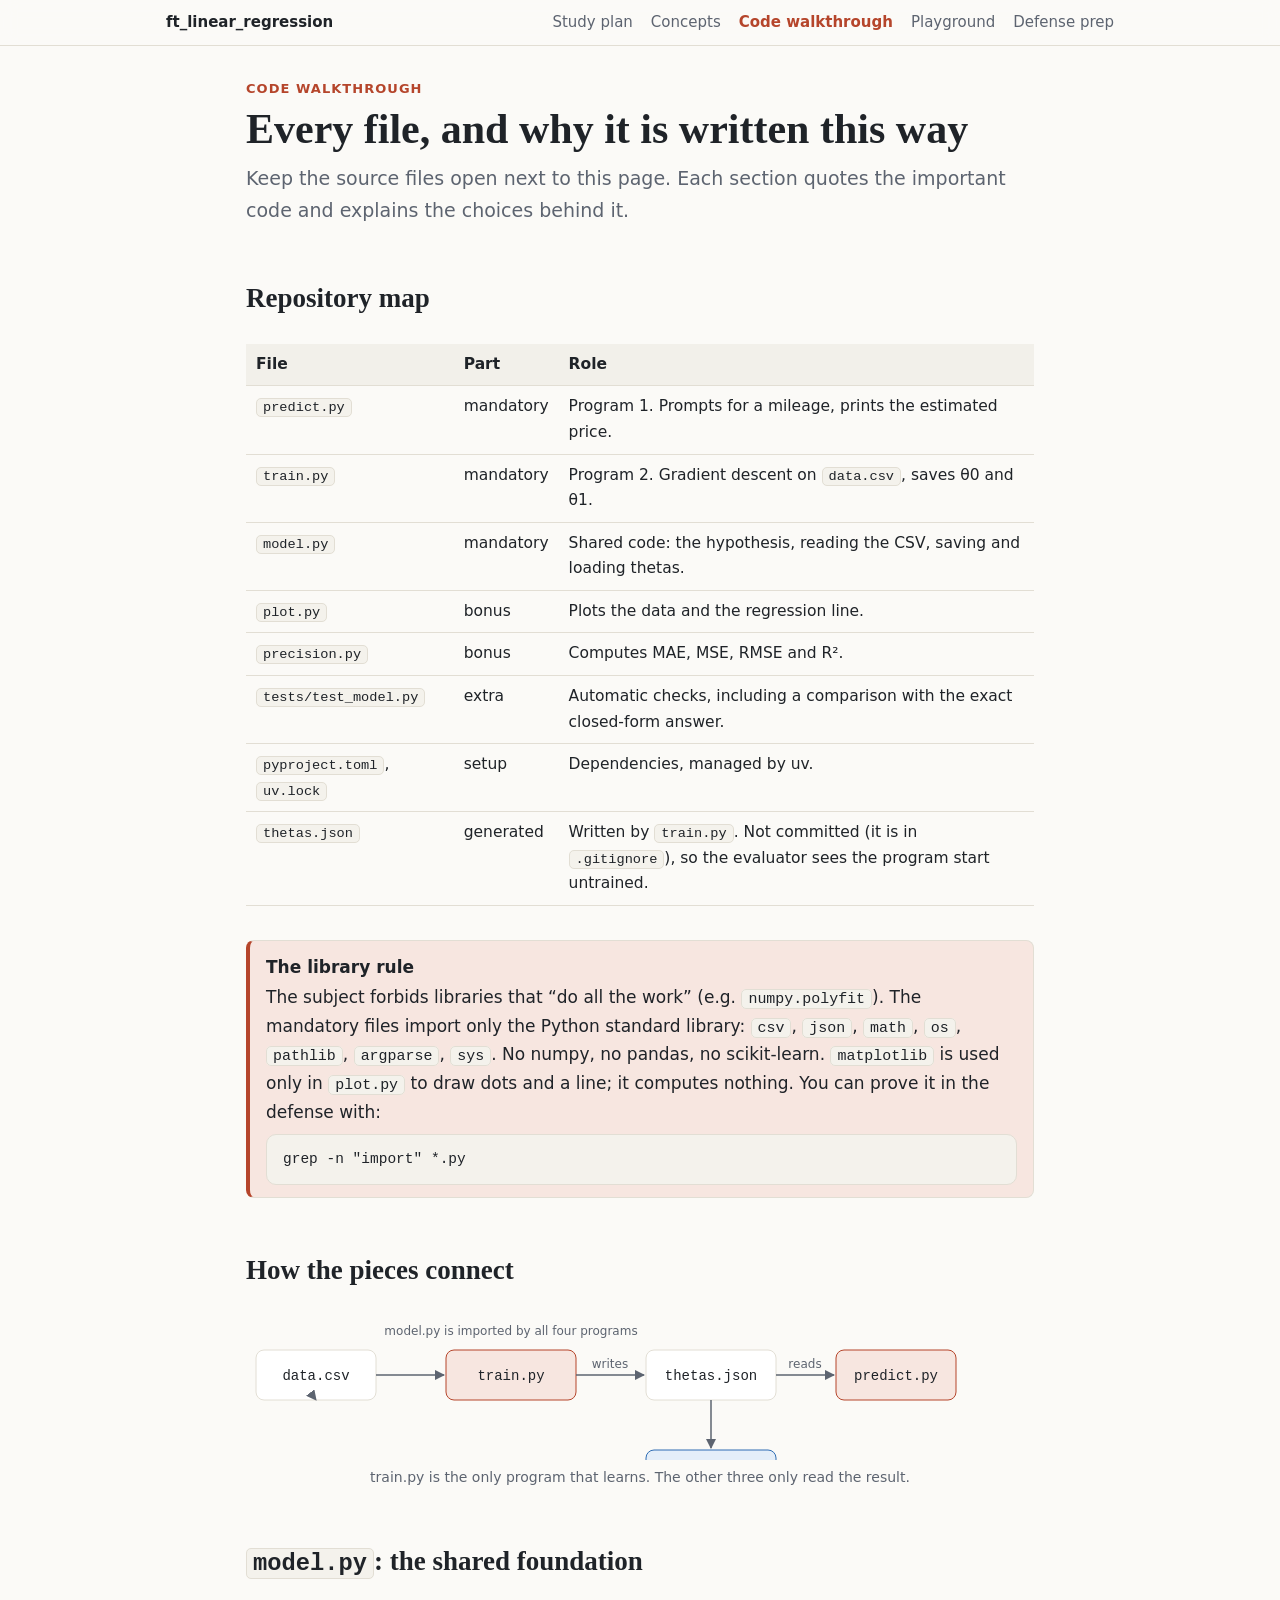
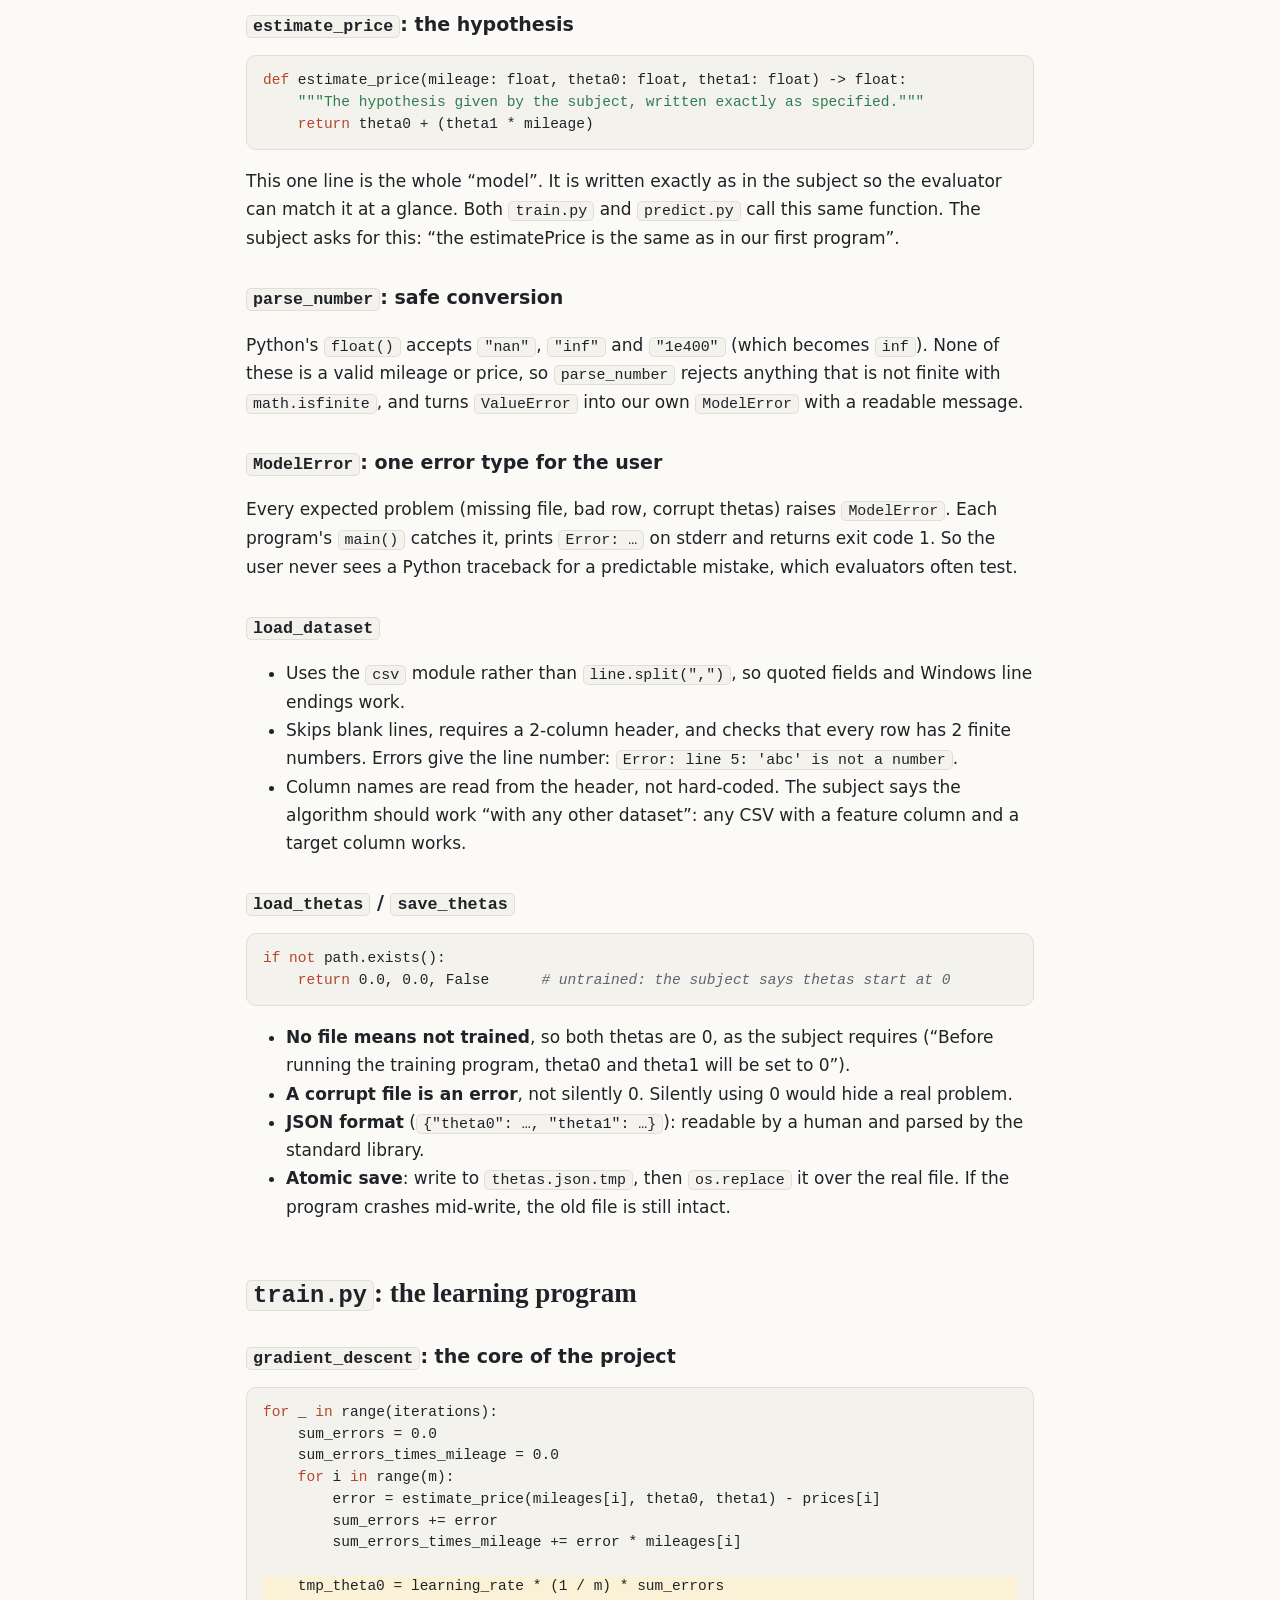
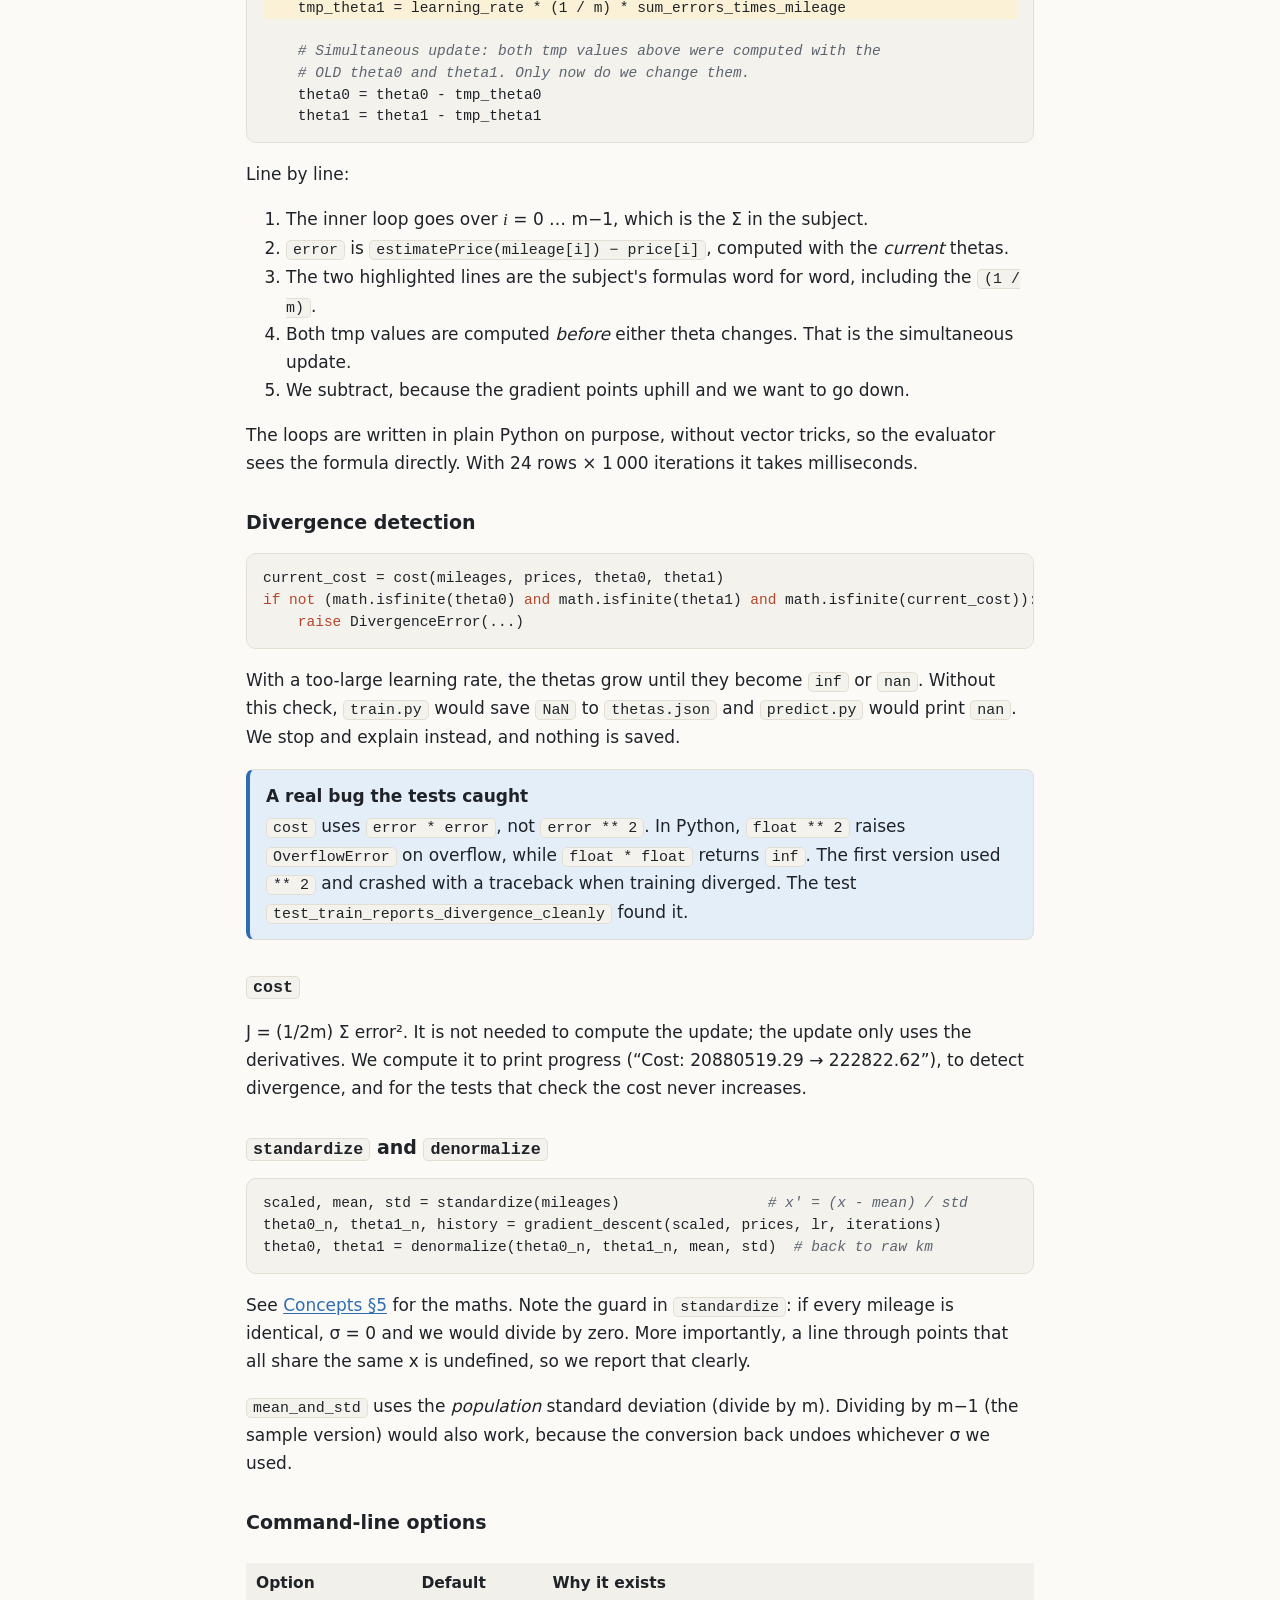
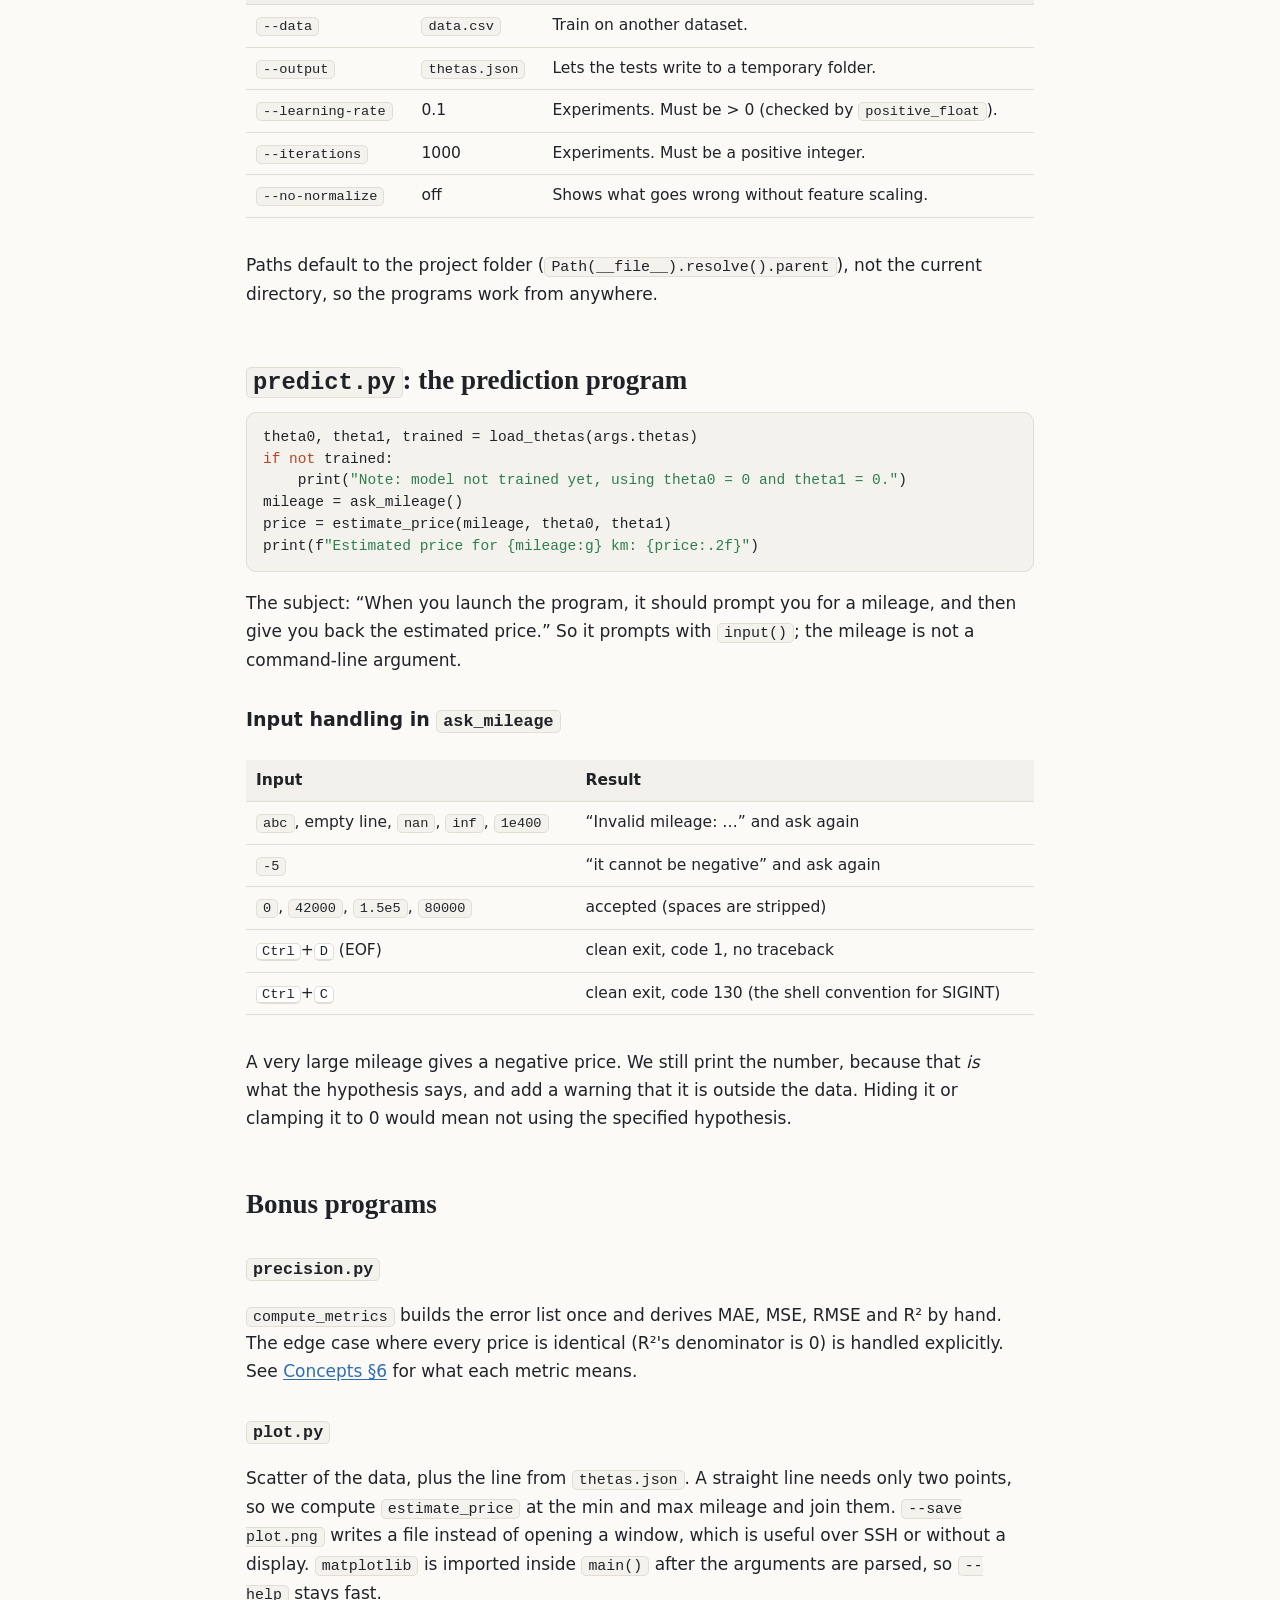
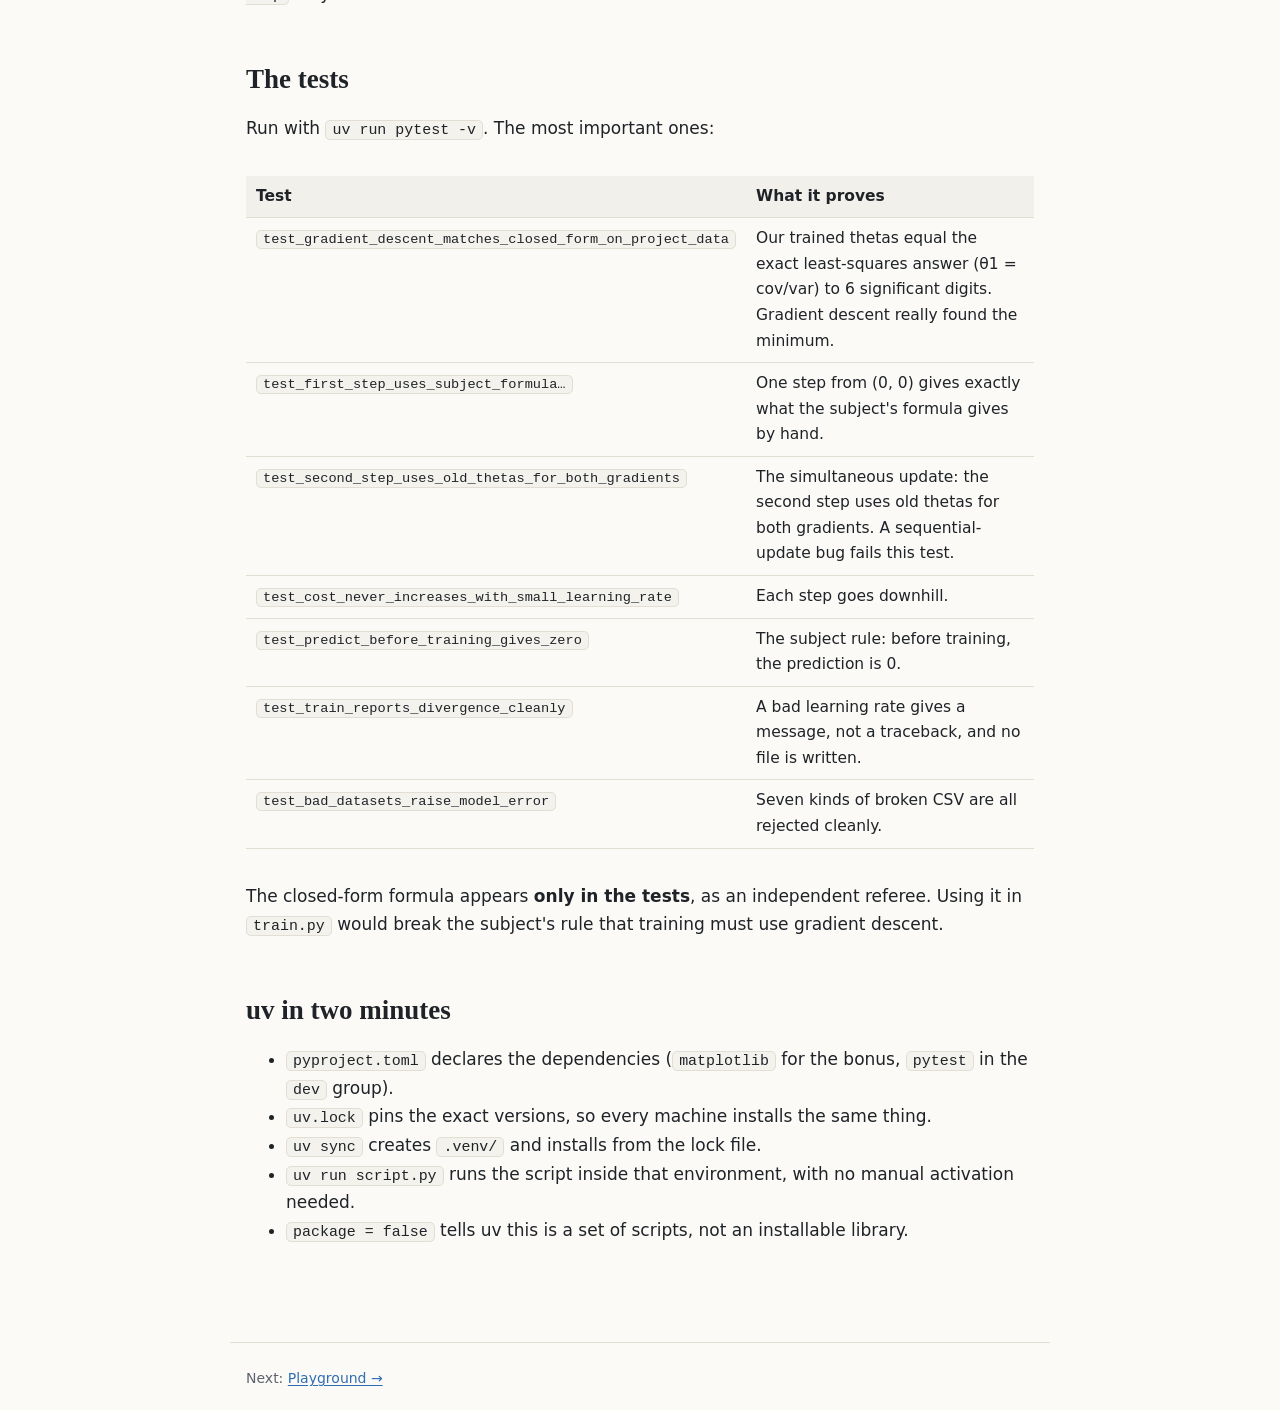
==== docs/code.html @ 7e69de85 "Add README and HTML study guide - docs/index.html: 7-session study plan with progress tracking - doc" ====
<!doctype html>
<html lang="en">
<head>
<meta charset="utf-8">
<meta name="viewport" content="width=device-width, initial-scale=1">
<title>Code Walkthrough</title>
<link rel="stylesheet" href="style.css">
</head>
<body>
<nav class="topnav"><div class="inner">
  <a class="brand" href="index.html">ft_linear_regression</a>
  <a href="index.html">Study plan</a>
  <a href="concepts.html">Concepts</a>
  <a href="code.html" aria-current="page">Code walkthrough</a>
  <a href="playground.html">Playground</a>
  <a href="defense.html">Defense prep</a>
</div></nav>

<main>
<header class="page">
  <div class="eyebrow">Code walkthrough</div>
  <h1>Every file, and why it is written this way</h1>
  <p class="lead">Keep the source files open next to this page. Each section quotes the important code and explains the choices behind it.</p>
</header>

<h2 id="map">Repository map</h2>
<div class="table-wrap"><table>
  <tr><th>File</th><th>Part</th><th>Role</th></tr>
  <tr><td><code>predict.py</code></td><td>mandatory</td><td>Program 1. Prompts for a mileage, prints the estimated price.</td></tr>
  <tr><td><code>train.py</code></td><td>mandatory</td><td>Program 2. Gradient descent on <code>data.csv</code>, saves θ0 and θ1.</td></tr>
  <tr><td><code>model.py</code></td><td>mandatory</td><td>Shared code: the hypothesis, reading the CSV, saving and loading thetas.</td></tr>
  <tr><td><code>plot.py</code></td><td>bonus</td><td>Plots the data and the regression line.</td></tr>
  <tr><td><code>precision.py</code></td><td>bonus</td><td>Computes MAE, MSE, RMSE and R².</td></tr>
  <tr><td><code>tests/test_model.py</code></td><td>extra</td><td>Automatic checks, including a comparison with the exact closed-form answer.</td></tr>
  <tr><td><code>pyproject.toml</code>, <code>uv.lock</code></td><td>setup</td><td>Dependencies, managed by uv.</td></tr>
  <tr><td><code>thetas.json</code></td><td>generated</td><td>Written by <code>train.py</code>. Not committed (it is in <code>.gitignore</code>), so the evaluator sees the program start untrained.</td></tr>
</table></div>

<div class="callout key"><strong>The library rule</strong>
The subject forbids libraries that “do all the work” (e.g. <code>numpy.polyfit</code>). The mandatory files import only the Python standard library:
<code>csv</code>, <code>json</code>, <code>math</code>, <code>os</code>, <code>pathlib</code>, <code>argparse</code>, <code>sys</code>. No numpy, no pandas, no scikit-learn.
<code>matplotlib</code> is used only in <code>plot.py</code> to draw dots and a line; it computes nothing. You can prove it in the defense with:
<pre style="margin:8px 0 0">grep -n "import" *.py</pre></div>

<h2 id="data-flow">How the pieces connect</h2>
<figure>
<svg viewBox="0 0&#8239;720&#8239;210" role="img" aria-label="Data flow: data.csv to train.py to thetas.json to predict.py">
  <defs><marker id="arr" viewBox="0 0 10 10" refX="9" refY="5" markerWidth="7" markerHeight="7" orient="auto-start-reverse"><path d="M0,0 L10,5 L0,10 z" fill="var(--muted)"/></marker></defs>
  <g font-family="ui-monospace, monospace" font-size="14" text-anchor="middle">
    <rect x="10" y="40" width="120" height="50" rx="8" fill="var(--surface)" stroke="var(--border)"/>
    <text x="70" y="70" fill="var(--text)">data.csv</text>
    <rect x="200" y="40" width="130" height="50" rx="8" fill="var(--accent-soft)" stroke="var(--accent)"/>
    <text x="265" y="70" fill="var(--text)">train.py</text>
    <rect x="400" y="40" width="130" height="50" rx="8" fill="var(--surface)" stroke="var(--border)"/>
    <text x="465" y="70" fill="var(--text)">thetas.json</text>
    <rect x="590" y="40" width="120" height="50" rx="8" fill="var(--accent-soft)" stroke="var(--accent)"/>
    <text x="650" y="70" fill="var(--text)">predict.py</text>
    <rect x="400" y="140" width="130" height="50" rx="8" fill="var(--blue-soft)" stroke="var(--blue)"/>
    <text x="465" y="162" fill="var(--text)">plot.py</text>
    <text x="465" y="180" fill="var(--text)">precision.py</text>
  </g>
  <g stroke="var(--muted)" stroke-width="1.5" fill="none" marker-end="url(#arr)">
    <line x1="130" y1="65" x2="198" y2="65"/>
    <line x1="330" y1="65" x2="398" y2="65"/>
    <line x1="530" y1="65" x2="588" y2="65"/>
    <line x1="465" y1="90" x2="465" y2="138"/>
    <path d="M70,90 C70,165&#8239;300,165&#8239;398,165"/>
  </g>
  <g font-family="system-ui, sans-serif" font-size="12" fill="var(--muted)" text-anchor="middle">
    <text x="364" y="58">writes</text><text x="559" y="58">reads</text>
    <text x="265" y="25">model.py is imported by all four programs</text>
  </g>
</svg>
<figcaption>train.py is the only program that learns. The other three only read the result.</figcaption>
</figure>

<!-- ================================================================ -->
<h2 id="model"><code>model.py</code>: the shared foundation</h2>

<h3><code>estimate_price</code>: the hypothesis</h3>
<pre><span class="k">def</span> estimate_price(mileage: float, theta0: float, theta1: float) -&gt; float:
    <span class="s">"""The hypothesis given by the subject, written exactly as specified."""</span>
    <span class="k">return</span> theta0 + (theta1 * mileage)</pre>
<p>This one line is the whole “model”. It is written exactly as in the subject so the evaluator can match it at a glance.
Both <code>train.py</code> and <code>predict.py</code> call this same function. The subject asks for this: “the estimatePrice is the same as in our first program”.</p>

<h3><code>parse_number</code>: safe conversion</h3>
<p>Python's <code>float()</code> accepts <code>"nan"</code>, <code>"inf"</code> and <code>"1e400"</code> (which becomes <code>inf</code>). None of these is a valid mileage or price, so
<code>parse_number</code> rejects anything that is not finite with <code>math.isfinite</code>, and turns <code>ValueError</code> into our own <code>ModelError</code> with a readable message.</p>

<h3><code>ModelError</code>: one error type for the user</h3>
<p>Every expected problem (missing file, bad row, corrupt thetas) raises <code>ModelError</code>. Each program's <code>main()</code> catches it, prints <code>Error: …</code> on stderr and returns exit code 1.
So the user never sees a Python traceback for a predictable mistake, which evaluators often test.</p>

<h3><code>load_dataset</code></h3>
<ul>
  <li>Uses the <code>csv</code> module rather than <code>line.split(",")</code>, so quoted fields and Windows line endings work.</li>
  <li>Skips blank lines, requires a 2-column header, and checks that every row has 2 finite numbers. Errors give the line number: <code>Error: line 5: 'abc' is not a number</code>.</li>
  <li>Column names are read from the header, not hard-coded. The subject says the algorithm should work “with any other dataset”: any CSV with a feature column and a target column works.</li>
</ul>

<h3><code>load_thetas</code> / <code>save_thetas</code></h3>
<pre><span class="k">if not</span> path.exists():
    <span class="k">return</span> 0.0, 0.0, False      <span class="c"># untrained: the subject says thetas start at 0</span></pre>
<ul>
  <li><strong>No file means not trained</strong>, so both thetas are 0, as the subject requires (“Before running the training program, theta0 and theta1 will be set to 0”).</li>
  <li><strong>A corrupt file is an error</strong>, not silently 0. Silently using 0 would hide a real problem.</li>
  <li><strong>JSON format</strong> (<code>{"theta0": …, "theta1": …}</code>): readable by a human and parsed by the standard library.</li>
  <li><strong>Atomic save</strong>: write to <code>thetas.json.tmp</code>, then <code>os.replace</code> it over the real file. If the program crashes mid-write, the old file is still intact.</li>
</ul>

<!-- ================================================================ -->
<h2 id="train"><code>train.py</code>: the learning program</h2>

<h3><code>gradient_descent</code>: the core of the project</h3>
<pre><span class="k">for</span> _ <span class="k">in</span> range(iterations):
    sum_errors = 0.0
    sum_errors_times_mileage = 0.0
    <span class="k">for</span> i <span class="k">in</span> range(m):
        error = estimate_price(mileages[i], theta0, theta1) - prices[i]
        sum_errors += error
        sum_errors_times_mileage += error * mileages[i]

<span class="hl">    tmp_theta0 = learning_rate * (1 / m) * sum_errors</span>
<span class="hl">    tmp_theta1 = learning_rate * (1 / m) * sum_errors_times_mileage</span>

    <span class="c"># Simultaneous update: both tmp values above were computed with the</span>
    <span class="c"># OLD theta0 and theta1. Only now do we change them.</span>
    theta0 = theta0 - tmp_theta0
    theta1 = theta1 - tmp_theta1</pre>
<p>Line by line:</p>
<ol>
  <li>The inner loop goes over <var>i</var> = 0 … m−1, which is the Σ in the subject.</li>
  <li><code>error</code> is <code>estimatePrice(mileage[i]) − price[i]</code>, computed with the <em>current</em> thetas.</li>
  <li>The two highlighted lines are the subject's formulas word for word, including the <code>(1 / m)</code>.</li>
  <li>Both tmp values are computed <em>before</em> either theta changes. That is the simultaneous update.</li>
  <li>We subtract, because the gradient points uphill and we want to go down.</li>
</ol>
<p>The loops are written in plain Python on purpose, without vector tricks, so the evaluator sees the formula directly. With 24 rows × 1&#8239;000 iterations it takes milliseconds.</p>

<h3>Divergence detection</h3>
<pre>current_cost = cost(mileages, prices, theta0, theta1)
<span class="k">if not</span> (math.isfinite(theta0) <span class="k">and</span> math.isfinite(theta1) <span class="k">and</span> math.isfinite(current_cost)):
    <span class="k">raise</span> DivergenceError(...)</pre>
<p>With a too-large learning rate, the thetas grow until they become <code>inf</code> or <code>nan</code>. Without this check, <code>train.py</code> would save <code>NaN</code>
to <code>thetas.json</code> and <code>predict.py</code> would print <code>nan</code>. We stop and explain instead, and nothing is saved.</p>
<div class="callout"><strong>A real bug the tests caught</strong>
<code>cost</code> uses <code>error * error</code>, not <code>error ** 2</code>. In Python, <code>float ** 2</code> raises <code>OverflowError</code> on overflow,
while <code>float * float</code> returns <code>inf</code>. The first version used <code>** 2</code> and crashed with a traceback when training diverged. The test
<code>test_train_reports_divergence_cleanly</code> found it.</div>

<h3><code>cost</code></h3>
<p>J = (1/2m) Σ error². It is not needed to compute the update; the update only uses the derivatives. We compute it to print progress
(“Cost: 20880519.29 → 222822.62”), to detect divergence, and for the tests that check the cost never increases.</p>

<h3><code>standardize</code> and <code>denormalize</code></h3>
<pre>scaled, mean, std = standardize(mileages)                 <span class="c"># x' = (x - mean) / std</span>
theta0_n, theta1_n, history = gradient_descent(scaled, prices, lr, iterations)
theta0, theta1 = denormalize(theta0_n, theta1_n, mean, std)  <span class="c"># back to raw km</span></pre>
<p>See <a href="concepts.html#scaling">Concepts §5</a> for the maths. Note the guard in <code>standardize</code>: if every mileage is identical, σ = 0 and we would divide by zero.
More importantly, a line through points that all share the same x is undefined, so we report that clearly.</p>
<p><code>mean_and_std</code> uses the <em>population</em> standard deviation (divide by m). Dividing by m−1 (the sample version) would also work, because the conversion back undoes whichever σ we used.</p>

<h3>Command-line options</h3>
<div class="table-wrap"><table>
  <tr><th>Option</th><th>Default</th><th>Why it exists</th></tr>
  <tr><td><code>--data</code></td><td><code>data.csv</code></td><td>Train on another dataset.</td></tr>
  <tr><td><code>--output</code></td><td><code>thetas.json</code></td><td>Lets the tests write to a temporary folder.</td></tr>
  <tr><td><code>--learning-rate</code></td><td>0.1</td><td>Experiments. Must be &gt; 0 (checked by <code>positive_float</code>).</td></tr>
  <tr><td><code>--iterations</code></td><td>1000</td><td>Experiments. Must be a positive integer.</td></tr>
  <tr><td><code>--no-normalize</code></td><td>off</td><td>Shows what goes wrong without feature scaling.</td></tr>
</table></div>
<p>Paths default to the project folder (<code>Path(__file__).resolve().parent</code>), not the current directory, so the programs work from anywhere.</p>

<!-- ================================================================ -->
<h2 id="predict"><code>predict.py</code>: the prediction program</h2>
<pre>theta0, theta1, trained = load_thetas(args.thetas)
<span class="k">if not</span> trained:
    print(<span class="s">"Note: model not trained yet, using theta0 = 0 and theta1 = 0."</span>)
mileage = ask_mileage()
price = estimate_price(mileage, theta0, theta1)
print(f<span class="s">"Estimated price for {mileage:g} km: {price:.2f}"</span>)</pre>
<p>The subject: “When you launch the program, it should prompt you for a mileage, and then give you back the estimated price.” So it prompts with <code>input()</code>; the mileage is not a command-line argument.</p>
<h3>Input handling in <code>ask_mileage</code></h3>
<div class="table-wrap"><table>
  <tr><th>Input</th><th>Result</th></tr>
  <tr><td><code>abc</code>, empty line, <code>nan</code>, <code>inf</code>, <code>1e400</code></td><td>“Invalid mileage: …” and ask again</td></tr>
  <tr><td><code>-5</code></td><td>“it cannot be negative” and ask again</td></tr>
  <tr><td><code>0</code>, <code>42000</code>, <code>1.5e5</code>, <code>  80000  </code></td><td>accepted (spaces are stripped)</td></tr>
  <tr><td><kbd>Ctrl</kbd>+<kbd>D</kbd> (EOF)</td><td>clean exit, code 1, no traceback</td></tr>
  <tr><td><kbd>Ctrl</kbd>+<kbd>C</kbd></td><td>clean exit, code 130 (the shell convention for SIGINT)</td></tr>
</table></div>
<p>A very large mileage gives a negative price. We still print the number, because that <em>is</em> what the hypothesis says, and add a warning that it is outside the data. Hiding it or clamping it to 0 would mean not using the specified hypothesis.</p>

<!-- ================================================================ -->
<h2 id="bonus">Bonus programs</h2>
<h3><code>precision.py</code></h3>
<p><code>compute_metrics</code> builds the error list once and derives MAE, MSE, RMSE and R² by hand. The edge case where every price is identical (R²'s denominator is 0) is handled explicitly.
See <a href="concepts.html#metrics">Concepts §6</a> for what each metric means.</p>
<h3><code>plot.py</code></h3>
<p>Scatter of the data, plus the line from <code>thetas.json</code>. A straight line needs only two points, so we compute <code>estimate_price</code> at the min and max mileage and join them.
<code>--save plot.png</code> writes a file instead of opening a window, which is useful over SSH or without a display. <code>matplotlib</code> is imported inside <code>main()</code> after the arguments are parsed, so <code>--help</code> stays fast.</p>

<!-- ================================================================ -->
<h2 id="tests">The tests</h2>
<p>Run with <code>uv run pytest -v</code>. The most important ones:</p>
<div class="table-wrap"><table>
  <tr><th>Test</th><th>What it proves</th></tr>
  <tr><td><code>test_gradient_descent_matches_closed_form_on_project_data</code></td><td>Our trained thetas equal the exact least-squares answer (θ1 = cov/var) to 6 significant digits. Gradient descent really found the minimum.</td></tr>
  <tr><td><code>test_first_step_uses_subject_formula…</code></td><td>One step from (0, 0) gives exactly what the subject's formula gives by hand.</td></tr>
  <tr><td><code>test_second_step_uses_old_thetas_for_both_gradients</code></td><td>The simultaneous update: the second step uses old thetas for both gradients. A sequential-update bug fails this test.</td></tr>
  <tr><td><code>test_cost_never_increases_with_small_learning_rate</code></td><td>Each step goes downhill.</td></tr>
  <tr><td><code>test_predict_before_training_gives_zero</code></td><td>The subject rule: before training, the prediction is 0.</td></tr>
  <tr><td><code>test_train_reports_divergence_cleanly</code></td><td>A bad learning rate gives a message, not a traceback, and no file is written.</td></tr>
  <tr><td><code>test_bad_datasets_raise_model_error</code></td><td>Seven kinds of broken CSV are all rejected cleanly.</td></tr>
</table></div>
<p>The closed-form formula appears <strong>only in the tests</strong>, as an independent referee. Using it in <code>train.py</code> would break the subject's rule that training must use gradient descent.</p>

<!-- ================================================================ -->
<h2 id="uv">uv in two minutes</h2>
<ul>
  <li><code>pyproject.toml</code> declares the dependencies (<code>matplotlib</code> for the bonus, <code>pytest</code> in the <code>dev</code> group).</li>
  <li><code>uv.lock</code> pins the exact versions, so every machine installs the same thing.</li>
  <li><code>uv sync</code> creates <code>.venv/</code> and installs from the lock file.</li>
  <li><code>uv run script.py</code> runs the script inside that environment, with no manual activation needed.</li>
  <li><code>package = false</code> tells uv this is a set of scripts, not an installable library.</li>
</ul>
</main>

<footer>Next: <a href="playground.html">Playground →</a></footer>
</body>
</html>
---- docs/style.css ----
/* Shared stylesheet for the ft_linear_regression study docs. Works offline. */
:root {
  --bg: #fbfaf7;
  --surface: #ffffff;
  --surface-2: #f2f0ea;
  --text: #1f2328;
  --muted: #5d6470;
  --border: #e2ded4;
  --accent: #b5452b;
  --accent-soft: #f7e6e0;
  --blue: #2f6db3;
  --blue-soft: #e4eef9;
  --green: #2e7d4f;
  --green-soft: #e3f3e9;
  --amber: #9a6a00;
  --amber-soft: #fbf1d6;
  --code-bg: #f4f2ec;
  --mono: ui-monospace, "SFMono-Regular", "JetBrains Mono", Menlo, Consolas, monospace;
  --sans: system-ui, -apple-system, "Segoe UI", Roboto, "Helvetica Neue", Arial, sans-serif;
  --serif: "Iowan Old Style", "Palatino Linotype", Palatino, Georgia, serif;
}
@media (prefers-color-scheme: dark) {
  :root {
    --bg: #15171a;
    --surface: #1c1f23;
    --surface-2: #23272c;
    --text: #e6e3dc;
    --muted: #a0a6ae;
    --border: #33383f;
    --accent: #ec8a6f;
    --accent-soft: #3a2520;
    --blue: #7fb0ea;
    --blue-soft: #1d2a3a;
    --green: #7ccc9b;
    --green-soft: #1b2e23;
    --amber: #e8bf5c;
    --amber-soft: #33291a;
    --code-bg: #202429;
  }
}

* { box-sizing: border-box; }
html { -webkit-text-size-adjust: 100%; }
body {
  margin: 0;
  background: var(--bg);
  color: var(--text);
  font: 17px/1.65 var(--sans);
}
a { color: var(--blue); text-underline-offset: 2px; }
a:hover { color: var(--accent); }

/* ---------- layout ---------- */
.topnav {
  position: sticky; top: 0; z-index: 10;
  background: color-mix(in srgb, var(--bg) 88%, transparent);
  backdrop-filter: blur(8px);
  border-bottom: 1px solid var(--border);
}
.topnav .inner {
  max-width: 980px; margin: 0 auto; padding: 10px 16px;
  display: flex; gap: 6px 18px; flex-wrap: wrap; align-items: center;
  font-size: 15px;
}
.topnav .brand { font-weight: 700; color: var(--text); text-decoration: none; margin-right: auto; }
.topnav a { text-decoration: none; color: var(--muted); }
.topnav a[aria-current="page"] { color: var(--accent); font-weight: 600; }

main { max-width: 820px; margin: 0 auto; padding: 32px 16px 80px; }
main.wide { max-width: 980px; }

header.page { margin-bottom: 28px; }
header.page .eyebrow {
  font-size: 13px; letter-spacing: .08em; text-transform: uppercase;
  color: var(--accent); font-weight: 600;
}
h1 { font-family: var(--serif); font-size: clamp(30px, 5vw, 42px); line-height: 1.15; margin: 6px 0 10px; }
h2 { font-family: var(--serif); font-size: 27px; line-height: 1.25; margin: 48px 0 12px; padding-top: 8px; }
h3 { font-size: 19px; margin: 30px 0 8px; }
h2 .num { color: var(--accent); margin-right: 8px; }
.lead { font-size: 19px; color: var(--muted); margin: 0; }
p, li { max-width: 72ch; }
hr { border: 0; border-top: 1px solid var(--border); margin: 40px 0; }

/* ---------- code & math ---------- */
code, pre, kbd { font-family: var(--mono); font-size: 0.88em; }
:not(pre) > code {
  background: var(--code-bg); padding: 1px 6px; border-radius: 5px;
  border: 1px solid var(--border);
}
pre {
  background: var(--code-bg); border: 1px solid var(--border); border-radius: 10px;
  padding: 14px 16px; overflow-x: auto; line-height: 1.5; font-size: 14.5px;
}
pre .c { color: var(--muted); font-style: italic; }   /* comment */
pre .k { color: var(--accent); }                       /* keyword */
pre .s { color: var(--green); }                        /* string */
pre .hl { background: var(--amber-soft); display: inline-block; width: 100%; }
kbd {
  border: 1px solid var(--border); border-bottom-width: 2px; border-radius: 5px;
  padding: 0 5px; background: var(--surface);
}
.math {
  font-family: var(--serif); font-size: 21px; text-align: center;
  background: var(--surface); border: 1px solid var(--border); border-radius: 10px;
  padding: 16px; margin: 18px 0; overflow-x: auto; white-space: nowrap;
}
.math .note { display: block; font: 14px var(--sans); color: var(--muted); margin-top: 6px; white-space: normal; }
var, .v { font-family: var(--serif); font-style: italic; }
.frac { display: inline-flex; flex-direction: column; vertical-align: middle; text-align: center; margin: 0 3px; }
.frac > span:first-child { border-bottom: 1px solid currentColor; padding: 0 3px; }
.frac > span { line-height: 1.25; font-size: .85em; }
.big { font-size: 1.5em; vertical-align: middle; }

/* ---------- boxes ---------- */
.callout {
  border: 1px solid var(--border); border-left: 4px solid var(--blue);
  background: var(--blue-soft); border-radius: 8px; padding: 12px 16px; margin: 18px 0;
}
.callout.warn { border-left-color: var(--amber); background: var(--amber-soft); }
.callout.key { border-left-color: var(--accent); background: var(--accent-soft); }
.callout.ok { border-left-color: var(--green); background: var(--green-soft); }
.callout > :first-child { margin-top: 0; }
.callout > :last-child { margin-bottom: 0; }
.callout > strong:first-child { display: block; margin-bottom: 2px; }

.card {
  background: var(--surface); border: 1px solid var(--border); border-radius: 12px;
  padding: 18px 20px; margin: 16px 0;
}
.grid { display: grid; gap: 14px; grid-template-columns: repeat(auto-fit, minmax(230px, 1fr)); }
.grid .card { margin: 0; }
a.card { display: block; text-decoration: none; color: inherit; transition: border-color .15s, transform .15s; }
a.card:hover { border-color: var(--accent); transform: translateY(-2px); }
a.card h3 { margin: 0 0 4px; color: var(--accent); }
a.card p { margin: 0; color: var(--muted); font-size: 15px; }

table { border-collapse: collapse; width: 100%; margin: 16px 0; font-size: 15.5px; }
.table-wrap { overflow-x: auto; }
th, td { border-bottom: 1px solid var(--border); padding: 8px 10px; text-align: left; vertical-align: top; }
th { background: var(--surface-2); font-weight: 600; }
td.num, th.num { text-align: right; font-variant-numeric: tabular-nums; }

details {
  background: var(--surface); border: 1px solid var(--border); border-radius: 10px;
  padding: 10px 16px; margin: 10px 0;
}
details summary { cursor: pointer; font-weight: 600; }
details[open] summary { margin-bottom: 8px; }

figure { margin: 22px 0; }
figure svg { width: 100%; height: auto; display: block; }
figcaption { font-size: 14px; color: var(--muted); margin-top: 6px; text-align: center; }

/* ---------- study plan ---------- */
.day { background: var(--surface); border: 1px solid var(--border); border-radius: 12px; padding: 4px 20px 16px; margin: 18px 0; }
.day h3 { display: flex; gap: 10px; align-items: baseline; flex-wrap: wrap; }
.day h3 .tag { font-size: 13px; font-weight: 600; color: var(--accent); background: var(--accent-soft); border-radius: 99px; padding: 1px 10px; }
.day h3 .time { font-size: 13px; color: var(--muted); font-weight: 400; }
ul.tasks { list-style: none; padding: 0; margin: 8px 0; }
ul.tasks li { display: flex; gap: 10px; align-items: flex-start; padding: 5px 0; }
ul.tasks input { margin-top: 6px; accent-color: var(--accent); width: 17px; height: 17px; flex: none; }
ul.tasks li.done label { color: var(--muted); text-decoration: line-through; }
.progress { height: 8px; background: var(--surface-2); border-radius: 99px; overflow: hidden; margin: 8px 0 4px; }
.progress > div { height: 100%; background: var(--accent); width: 0; transition: width .3s; }

/* ---------- playground ---------- */
.controls { display: grid; gap: 12px 20px; grid-template-columns: repeat(auto-fit, minmax(220px, 1fr)); margin: 14px 0; }
.controls label { font-size: 14px; color: var(--muted); display: block; }
.controls input[type=range] { width: 100%; accent-color: var(--accent); }
.buttons { display: flex; flex-wrap: wrap; gap: 8px; margin: 12px 0; }
button {
  font: inherit; font-size: 15px; padding: 7px 14px; border-radius: 8px; cursor: pointer;
  border: 1px solid var(--border); background: var(--surface); color: var(--text);
}
button.primary { background: var(--accent); border-color: var(--accent); color: #fff; }
button:hover { border-color: var(--accent); }
.stats { display: grid; gap: 10px; grid-template-columns: repeat(auto-fit, minmax(140px, 1fr)); margin: 14px 0; }
.stat { background: var(--surface); border: 1px solid var(--border); border-radius: 10px; padding: 10px 12px; }
.stat .label { font-size: 12.5px; color: var(--muted); text-transform: uppercase; letter-spacing: .05em; }
.stat .value { font: 600 19px var(--mono); font-variant-numeric: tabular-nums; overflow-wrap: anywhere; }
.chart { background: var(--surface); border: 1px solid var(--border); border-radius: 12px; padding: 8px; }
.chart svg { width: 100%; height: auto; display: block; }
.chart .axis { stroke: var(--muted); stroke-width: 1; }
.chart .gridline { stroke: var(--border); stroke-width: 1; }
.chart text { fill: var(--muted); font: 14px var(--sans); }
.chart .point { fill: var(--blue); }
.chart .line { stroke: var(--accent); stroke-width: 2.5; }
.chart .residual { stroke: var(--amber); stroke-width: 1.2; stroke-dasharray: 3 3; }
.chart .curve { fill: none; stroke: var(--accent); stroke-width: 2; }

footer { max-width: 820px; margin: 0 auto; padding: 24px 16px 48px; color: var(--muted); font-size: 14px; border-top: 1px solid var(--border); }

@media (max-width: 560px) {
  body { font-size: 16px; }
  .math { font-size: 18px; }
  h2 { font-size: 24px; }
}
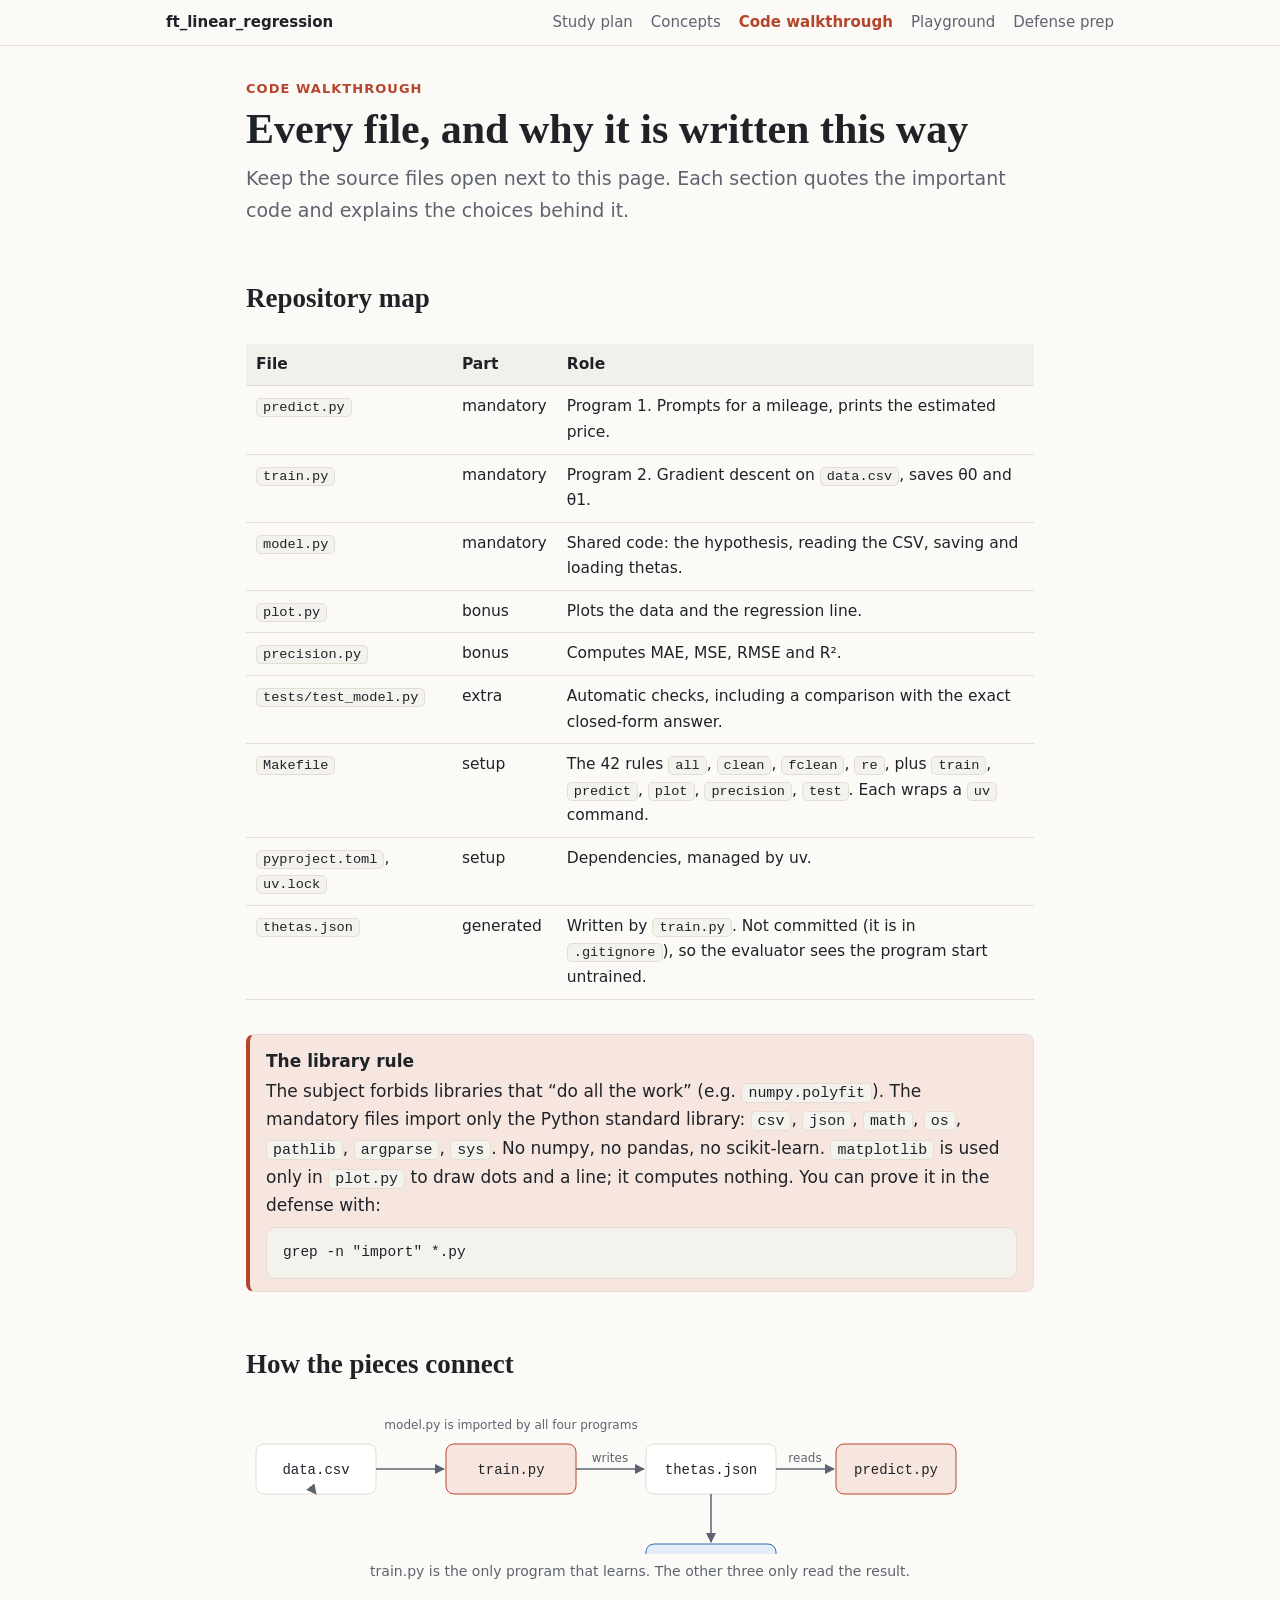
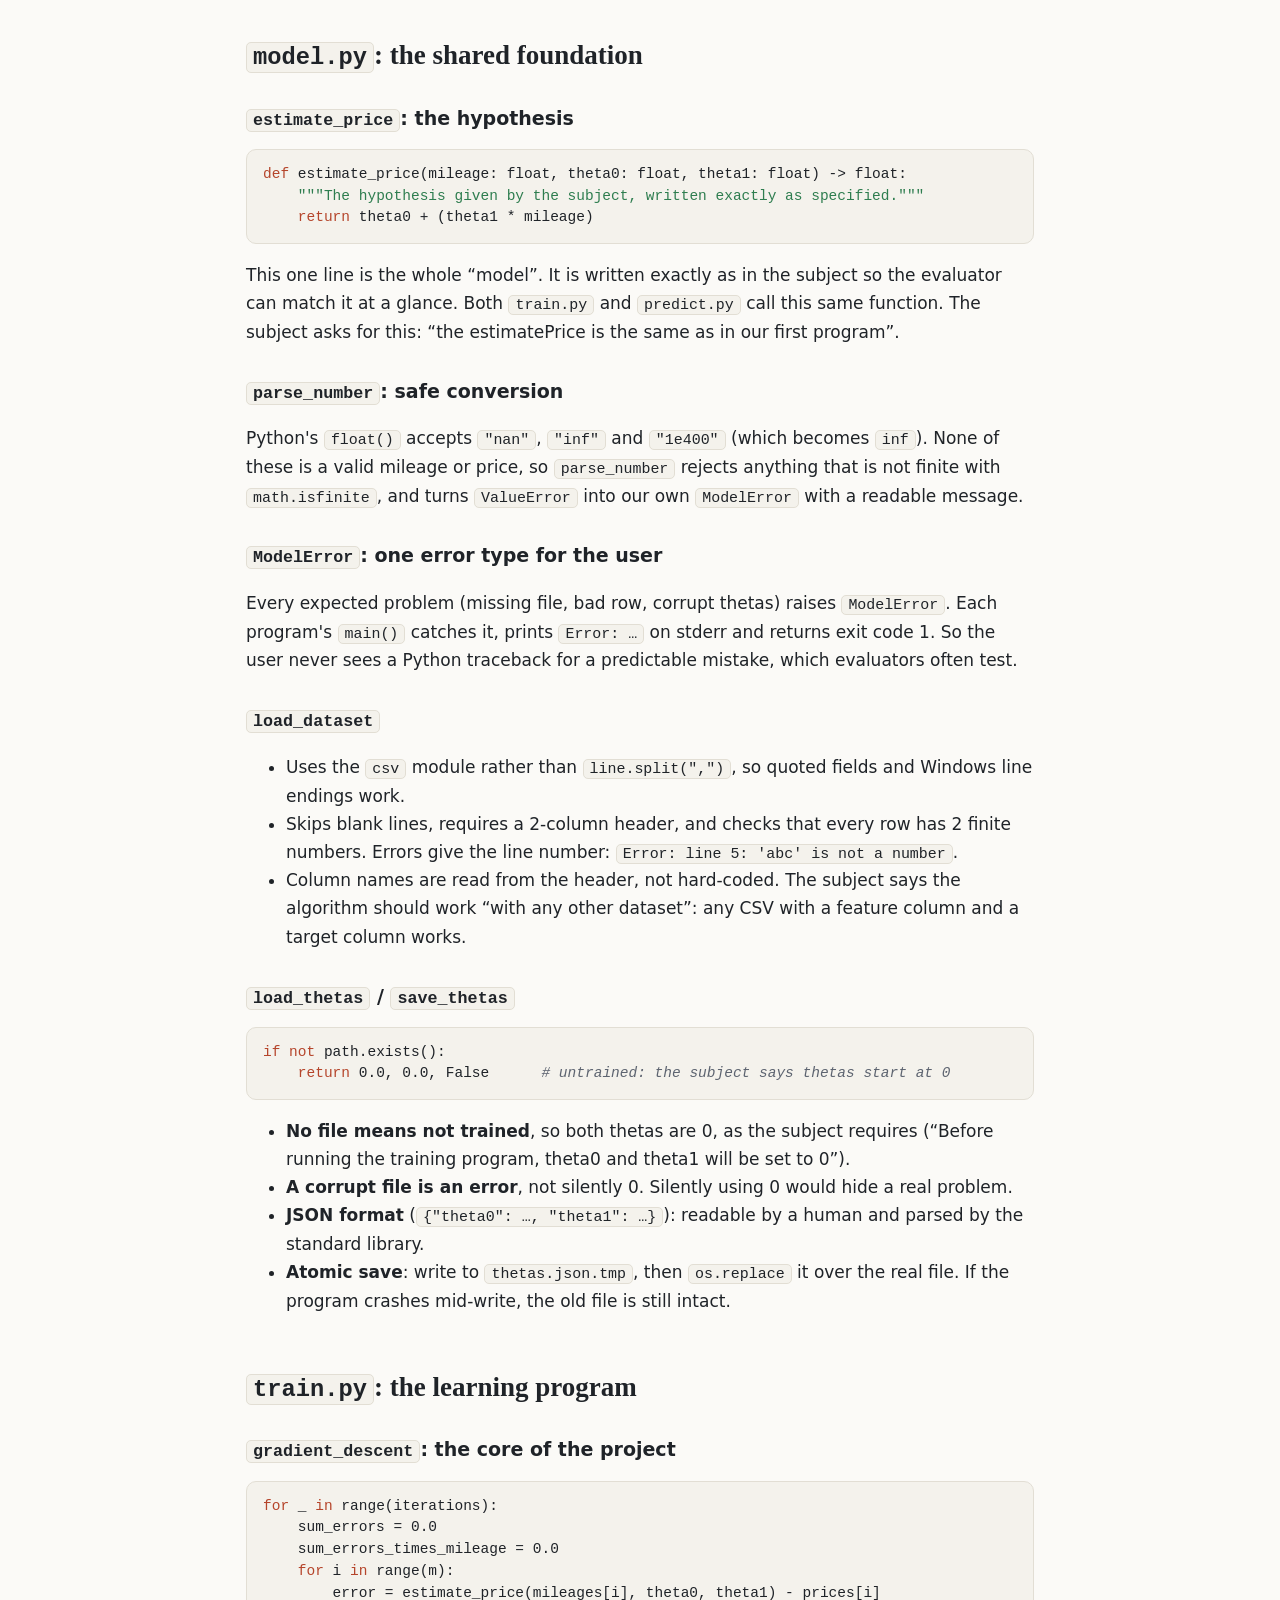
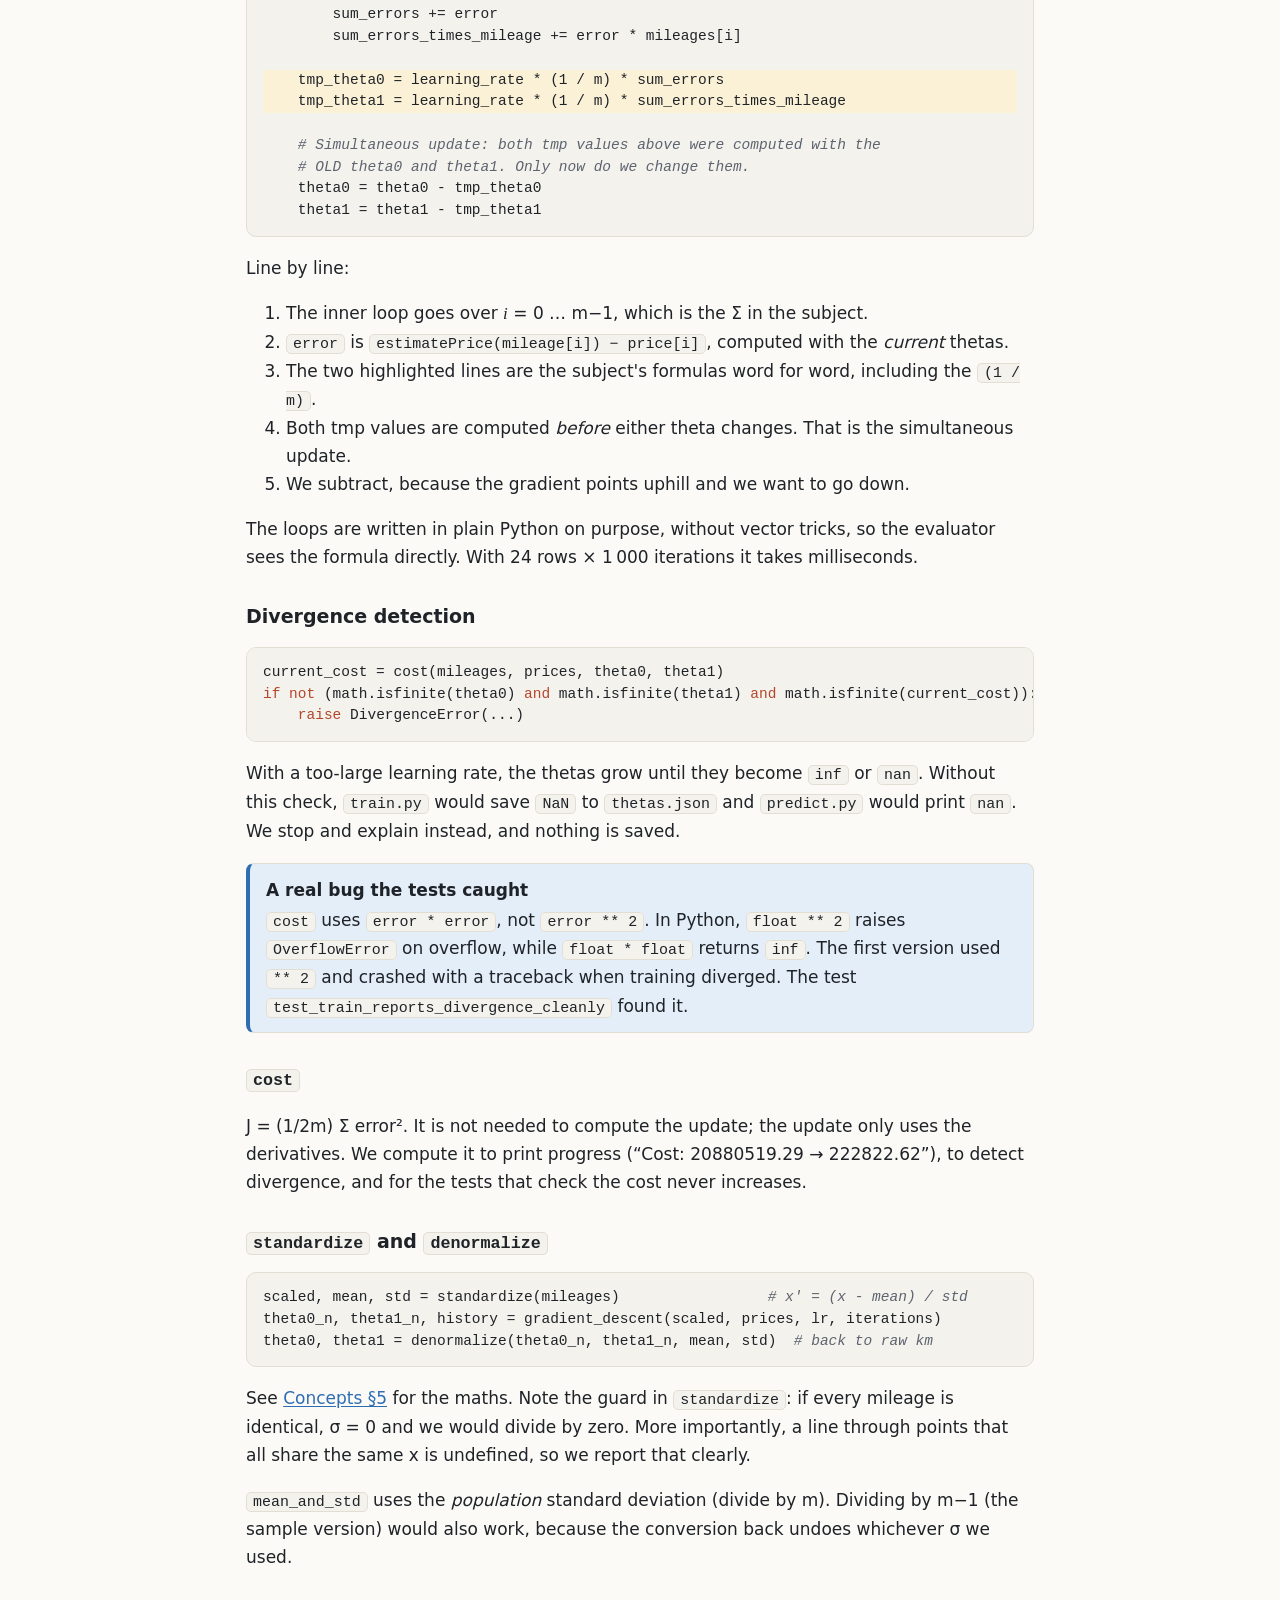
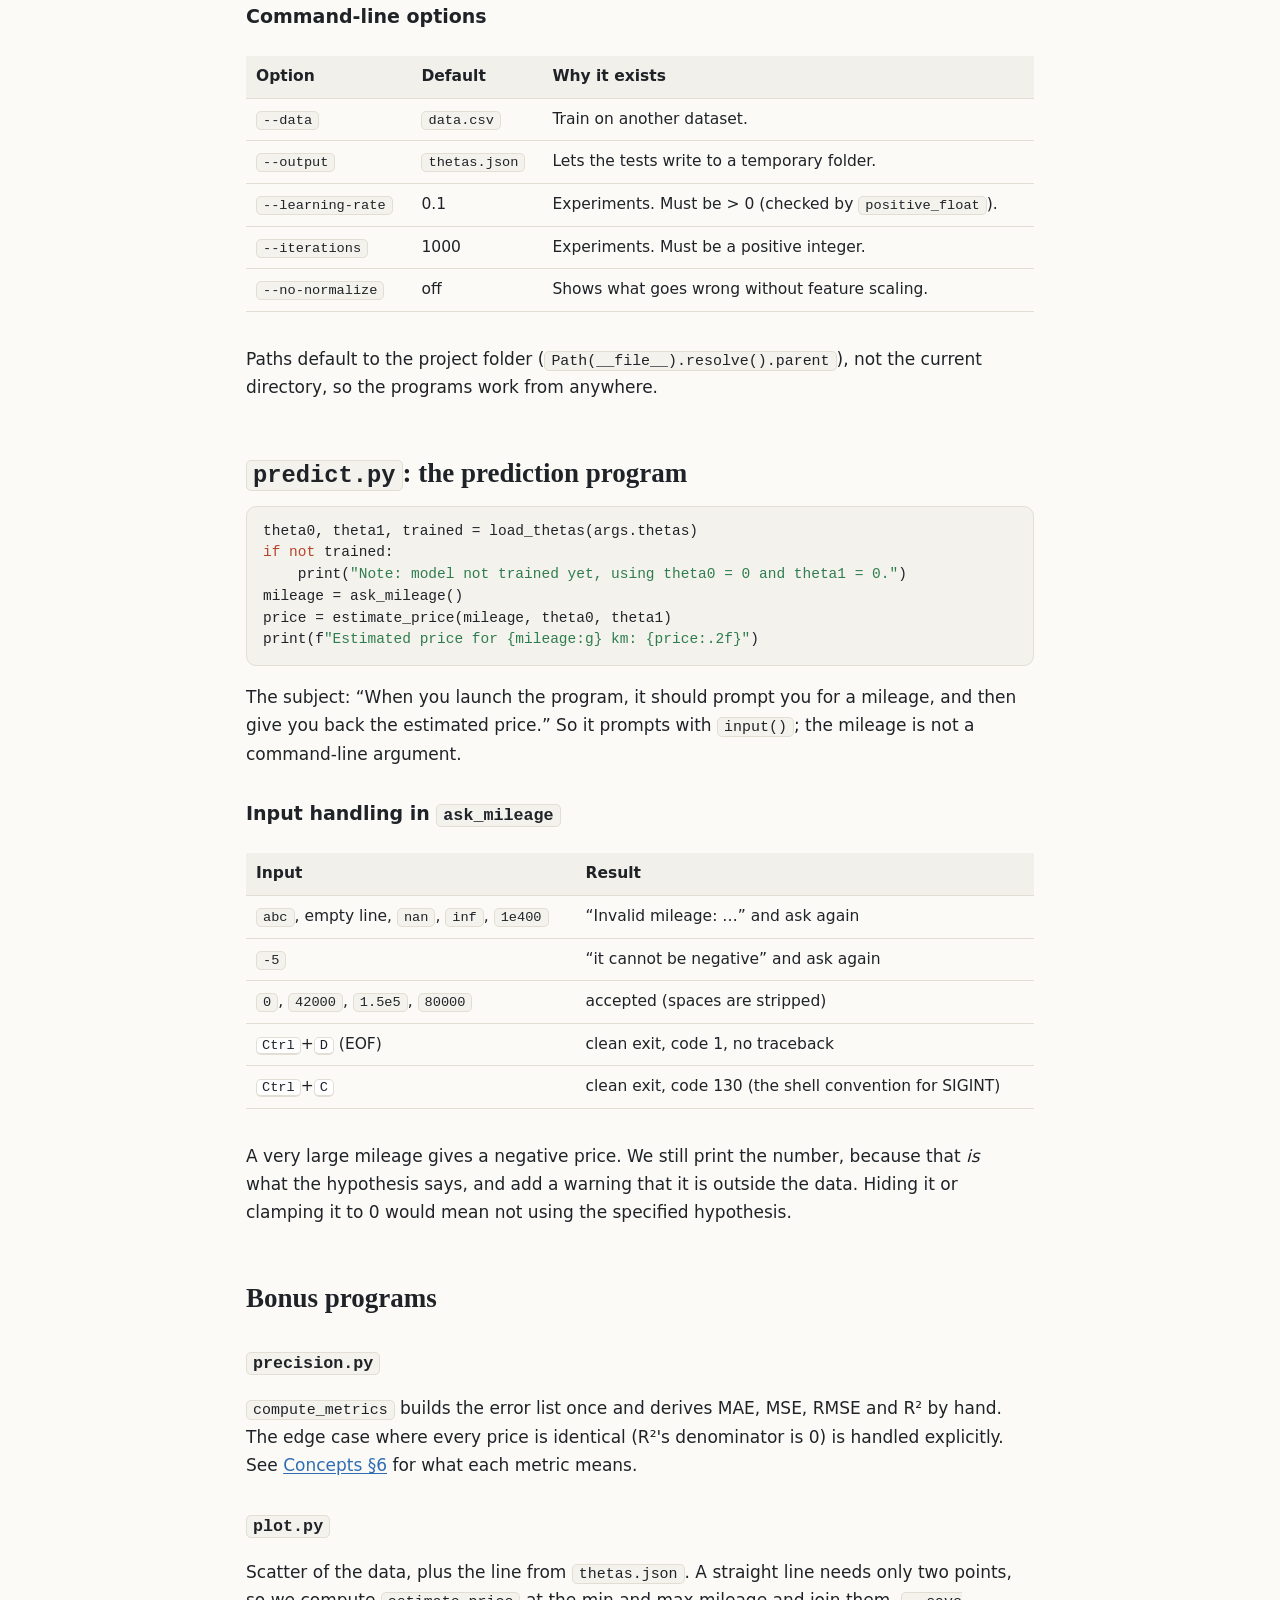
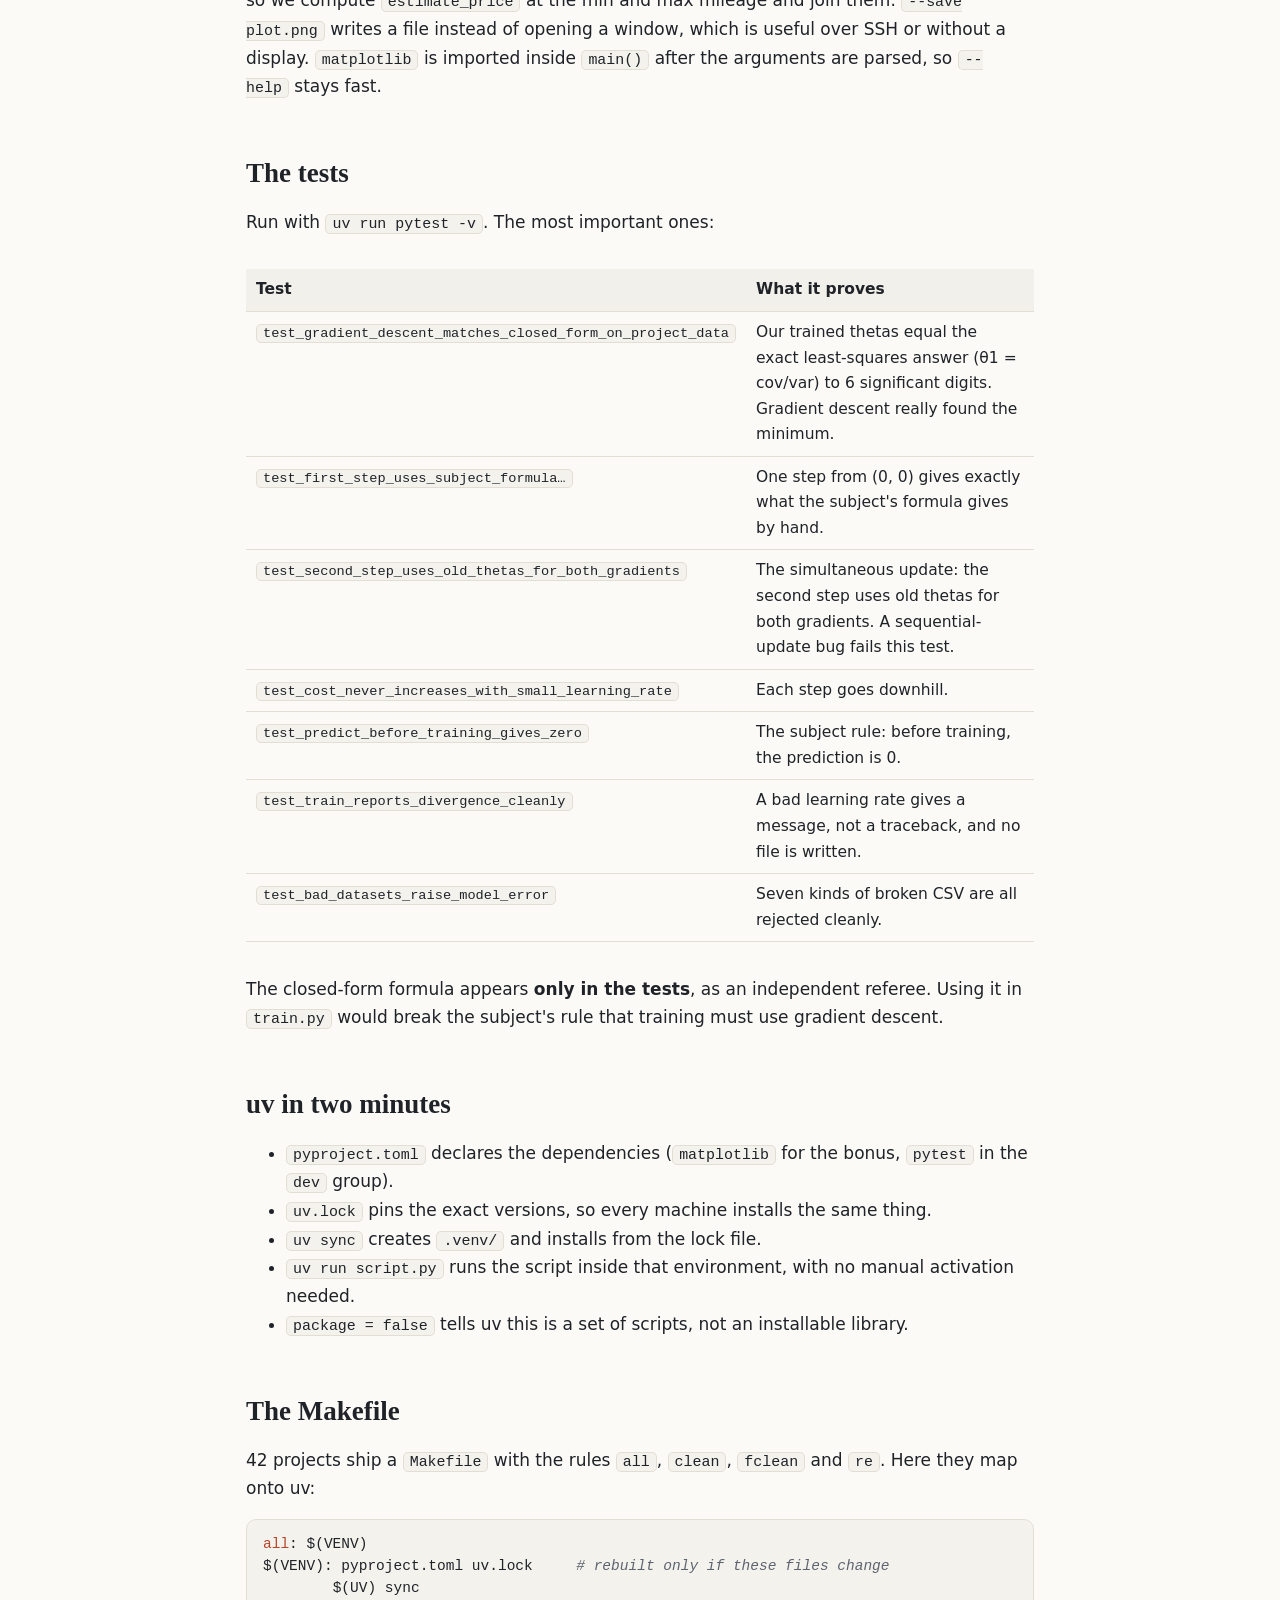
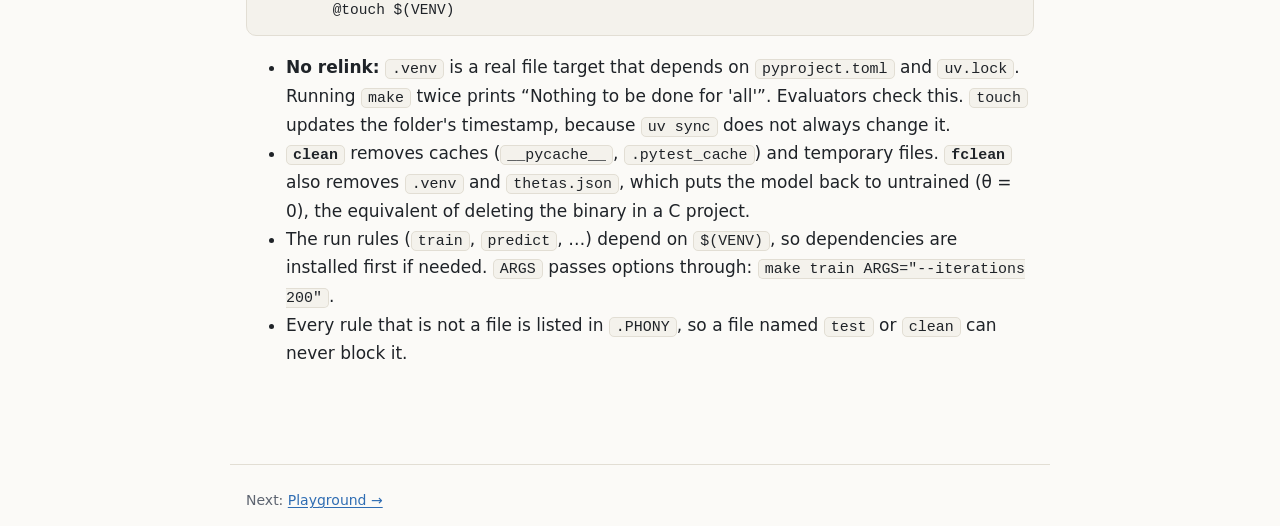
==== commit 05f453f4: "Add Makefile with 42 rules (all, clean, fclean, re) and run targets Wraps uv sync / uv run; no relin" ====
--- a/docs/code.html
+++ b/docs/code.html
@@ -32,6 +32,7 @@
   <tr><td><code>plot.py</code></td><td>bonus</td><td>Plots the data and the regression line.</td></tr>
   <tr><td><code>precision.py</code></td><td>bonus</td><td>Computes MAE, MSE, RMSE and R².</td></tr>
   <tr><td><code>tests/test_model.py</code></td><td>extra</td><td>Automatic checks, including a comparison with the exact closed-form answer.</td></tr>
+  <tr><td><code>Makefile</code></td><td>setup</td><td>The 42 rules <code>all</code>, <code>clean</code>, <code>fclean</code>, <code>re</code>, plus <code>train</code>, <code>predict</code>, <code>plot</code>, <code>precision</code>, <code>test</code>. Each wraps a <code>uv</code> command.</td></tr>
   <tr><td><code>pyproject.toml</code>, <code>uv.lock</code></td><td>setup</td><td>Dependencies, managed by uv.</td></tr>
   <tr><td><code>thetas.json</code></td><td>generated</td><td>Written by <code>train.py</code>. Not committed (it is in <code>.gitignore</code>), so the evaluator sees the program start untrained.</td></tr>
 </table></div>
@@ -225,6 +226,19 @@
   <li><code>uv run script.py</code> runs the script inside that environment, with no manual activation needed.</li>
   <li><code>package = false</code> tells uv this is a set of scripts, not an installable library.</li>
 </ul>
+
+<h2 id="makefile">The Makefile</h2>
+<p>42 projects ship a <code>Makefile</code> with the rules <code>all</code>, <code>clean</code>, <code>fclean</code> and <code>re</code>. Here they map onto uv:</p>
+<pre><span class="k">all</span>: $(VENV)
+$(VENV): pyproject.toml uv.lock     <span class="c"># rebuilt only if these files change</span>
+	$(UV) sync
+	@touch $(VENV)</pre>
+<ul>
+  <li><strong>No relink:</strong> <code>.venv</code> is a real file target that depends on <code>pyproject.toml</code> and <code>uv.lock</code>. Running <code>make</code> twice prints “Nothing to be done for 'all'”. Evaluators check this. <code>touch</code> updates the folder's timestamp, because <code>uv sync</code> does not always change it.</li>
+  <li><strong><code>clean</code></strong> removes caches (<code>__pycache__</code>, <code>.pytest_cache</code>) and temporary files. <strong><code>fclean</code></strong> also removes <code>.venv</code> and <code>thetas.json</code>, which puts the model back to untrained (θ = 0), the equivalent of deleting the binary in a C project.</li>
+  <li>The run rules (<code>train</code>, <code>predict</code>, …) depend on <code>$(VENV)</code>, so dependencies are installed first if needed. <code>ARGS</code> passes options through: <code>make train ARGS="--iterations 200"</code>.</li>
+  <li>Every rule that is not a file is listed in <code>.PHONY</code>, so a file named <code>test</code> or <code>clean</code> can never block it.</li>
+</ul>
 </main>
 
 <footer>Next: <a href="playground.html">Playground →</a></footer>
